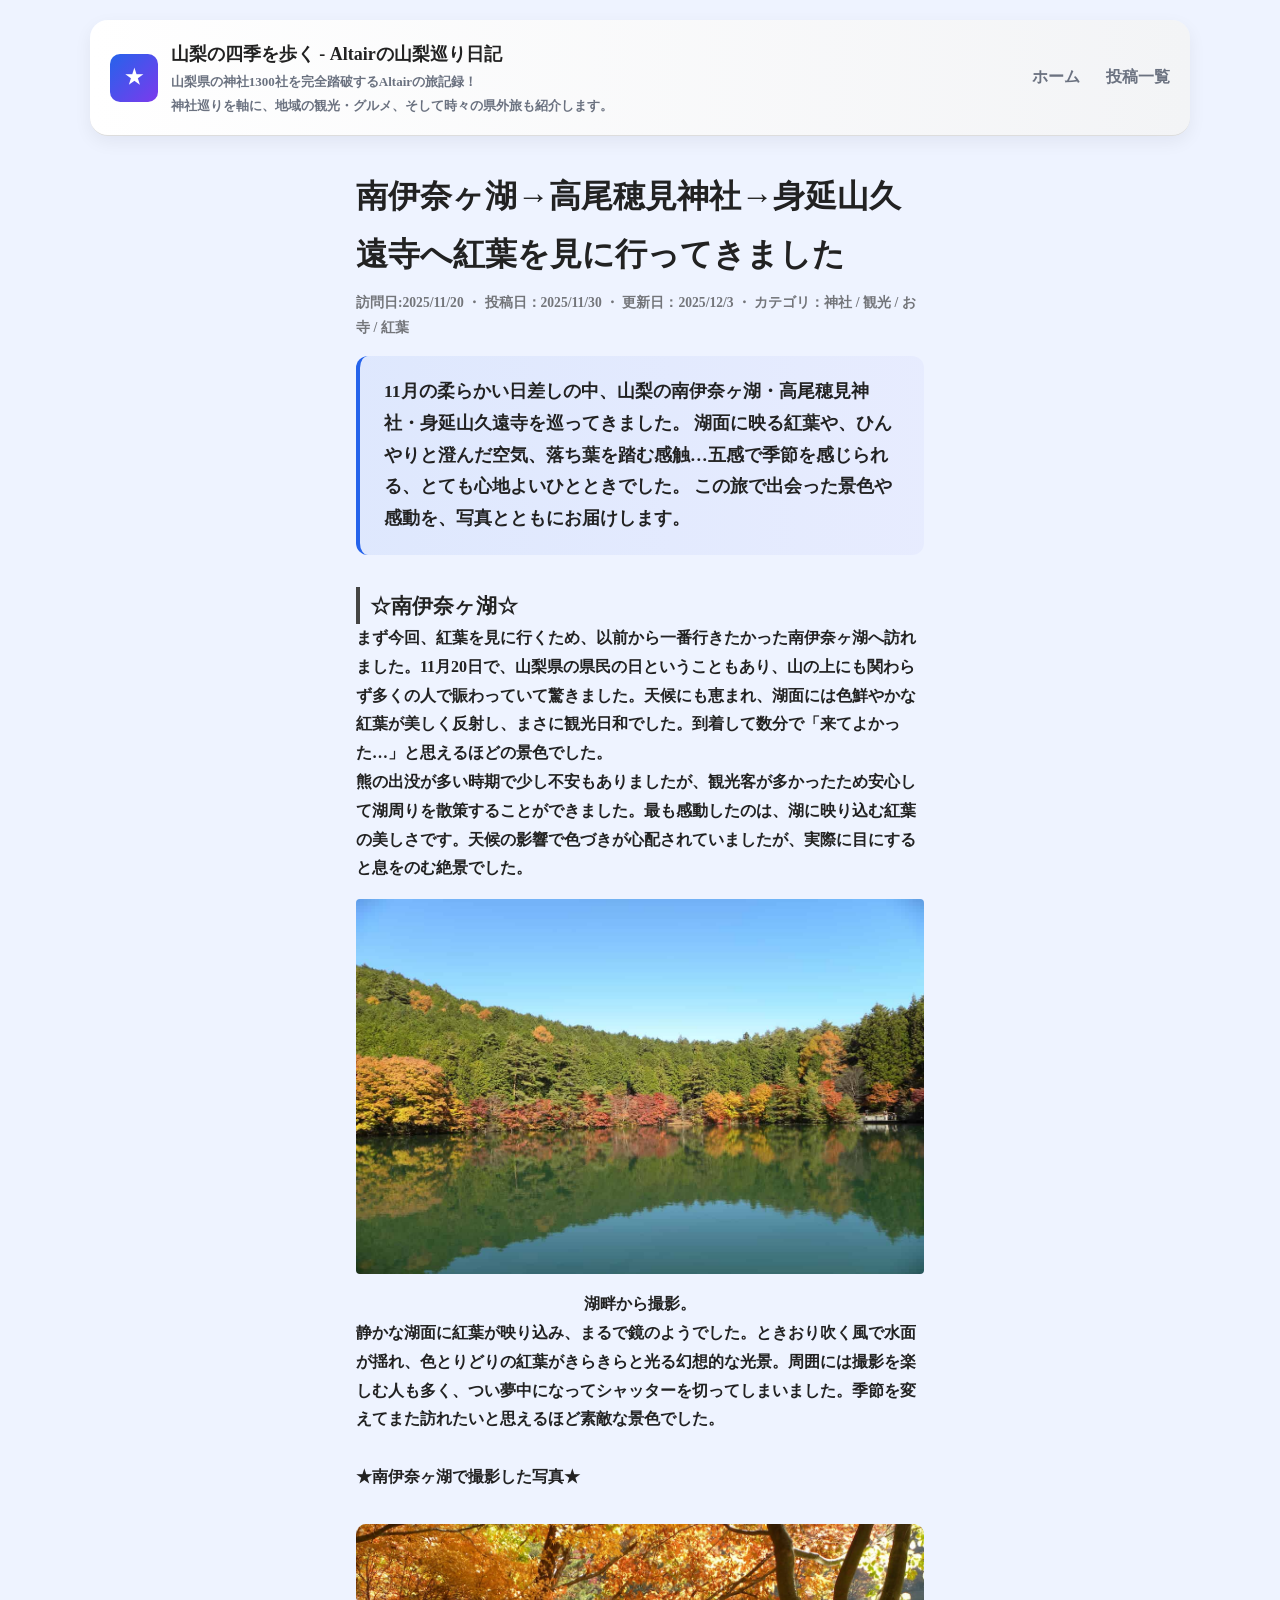
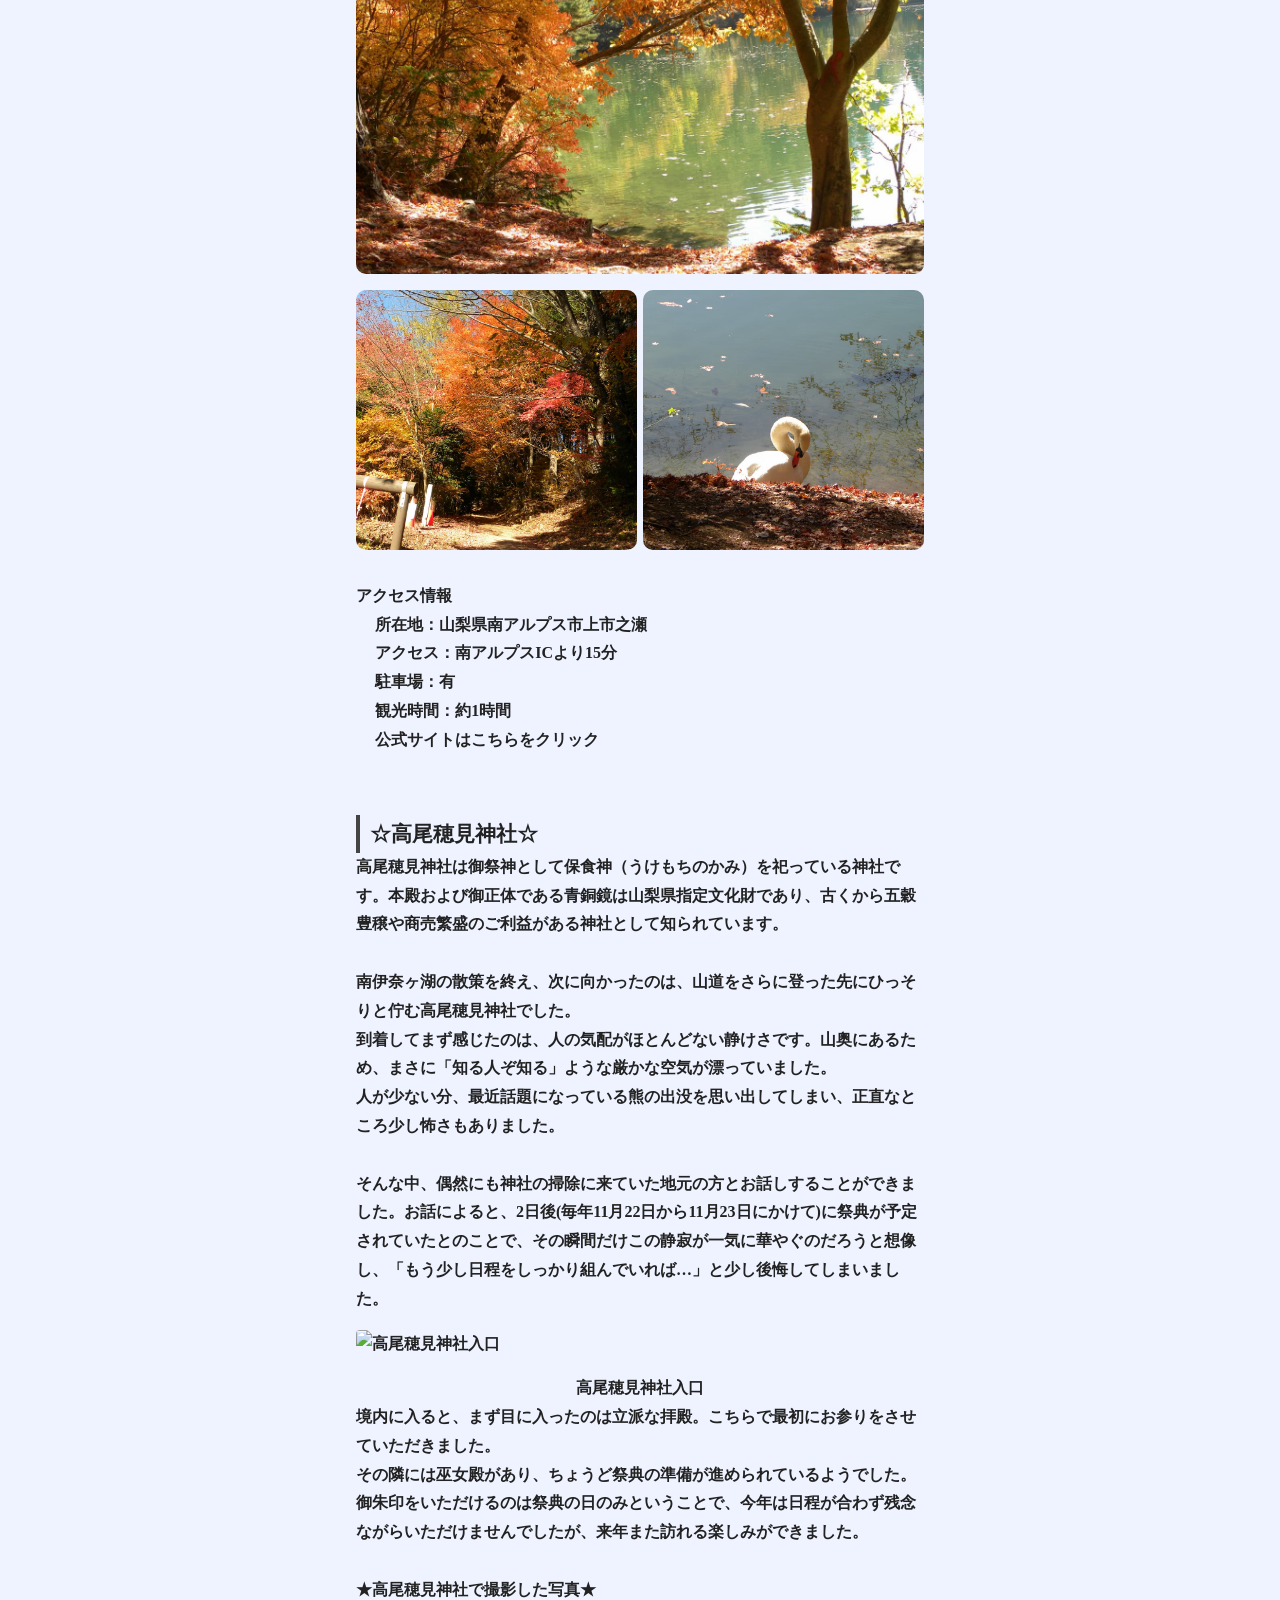
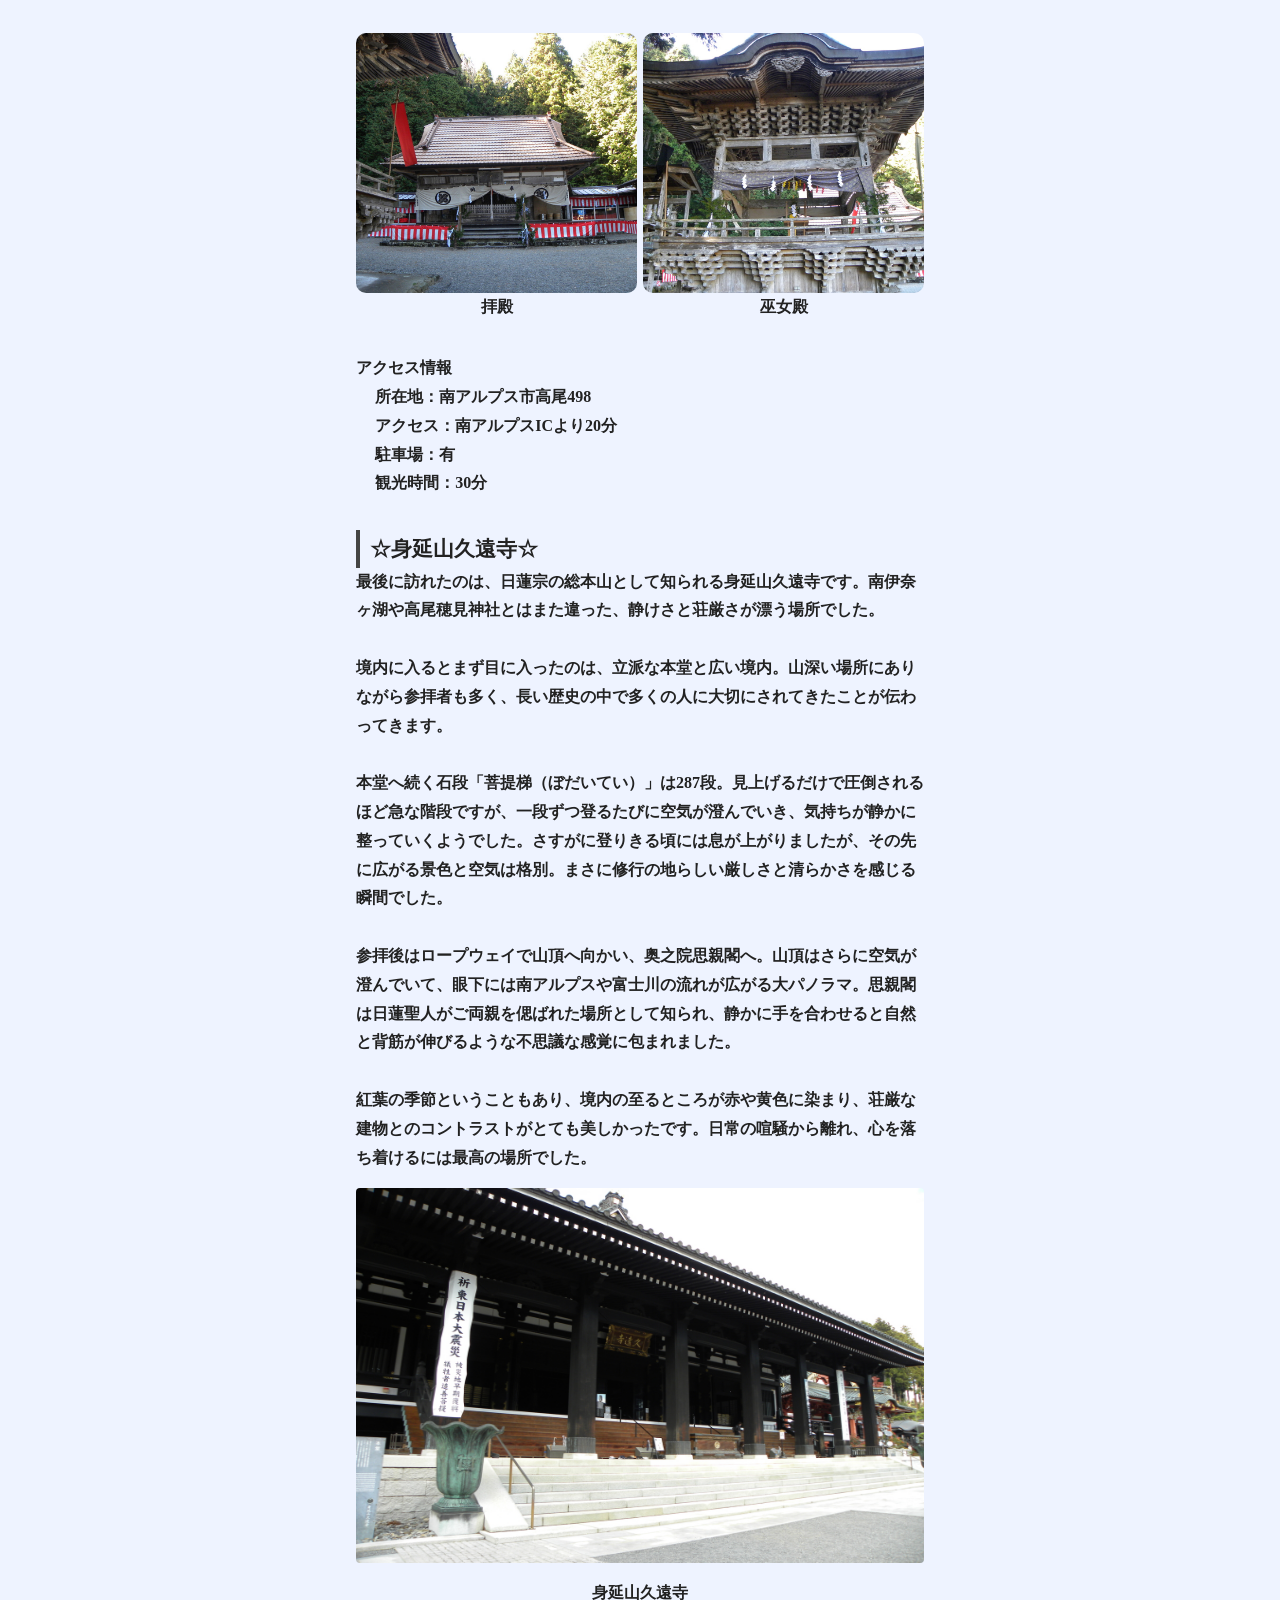
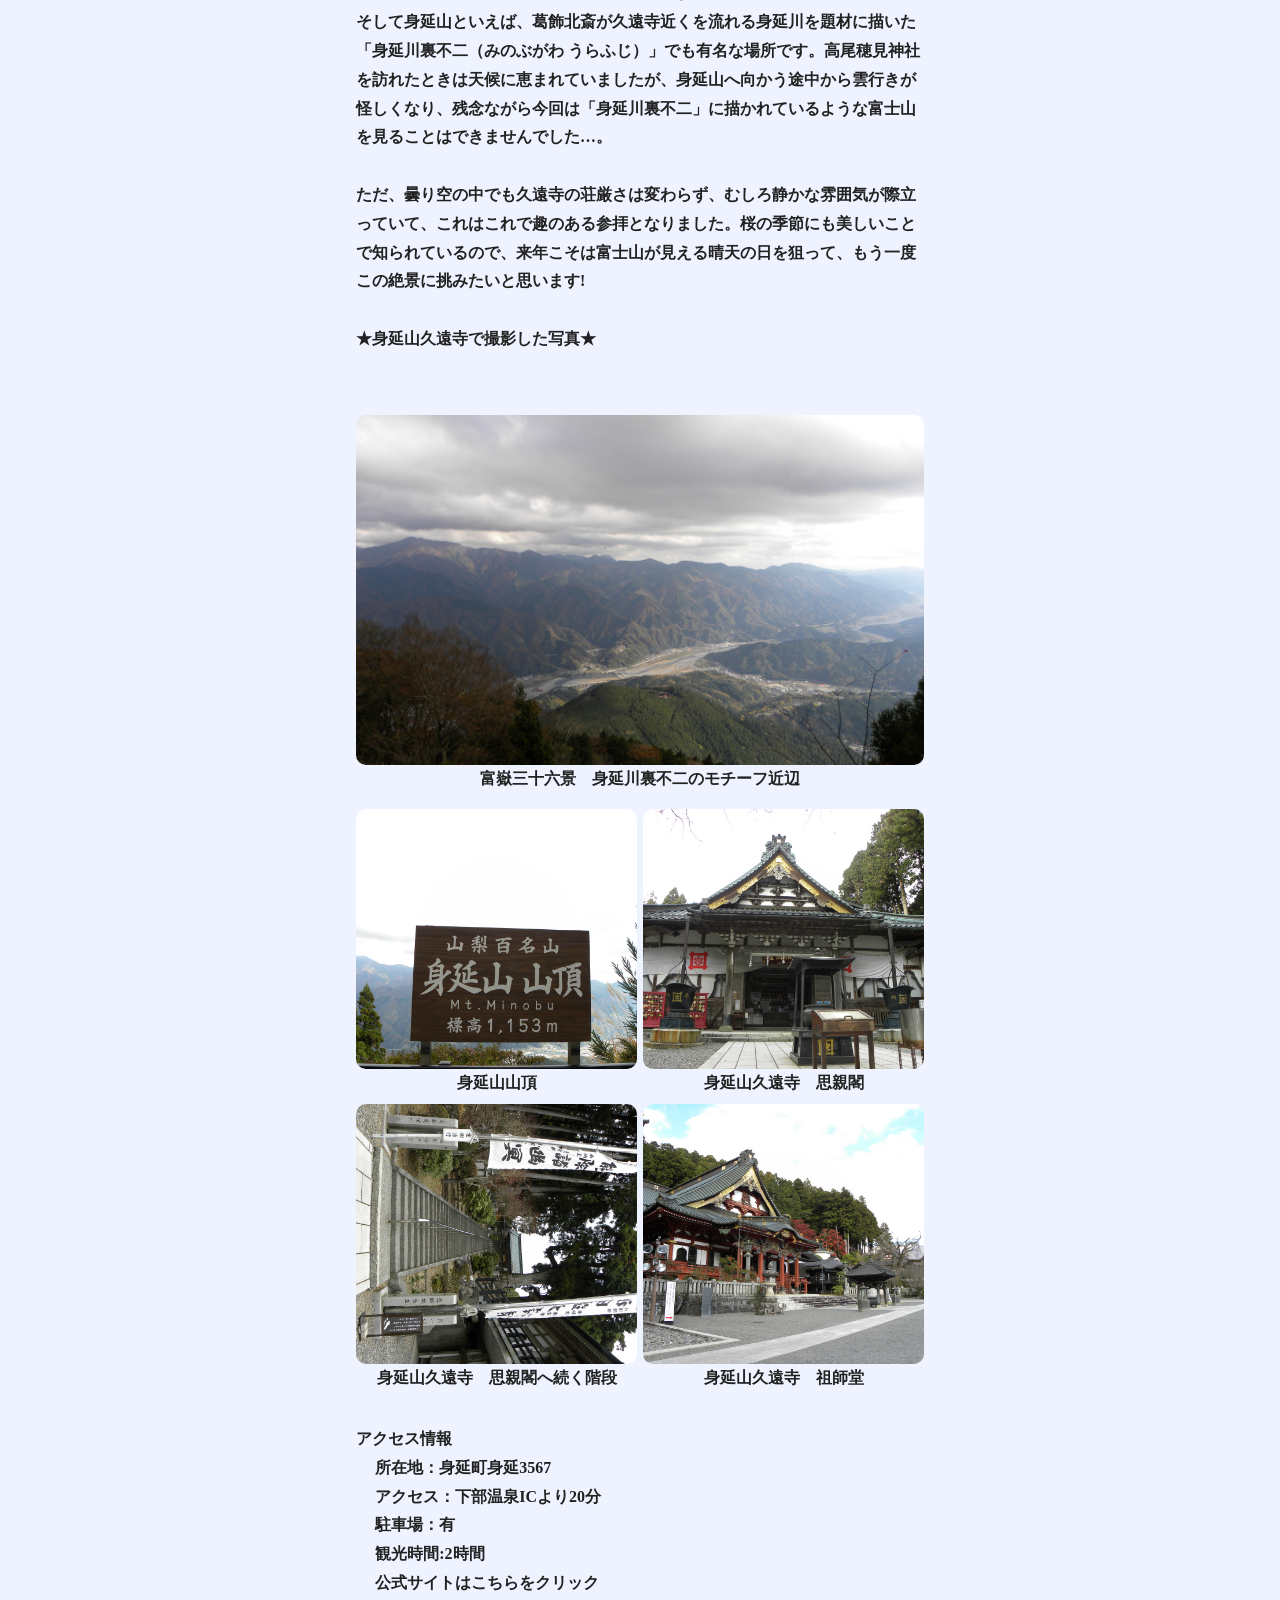
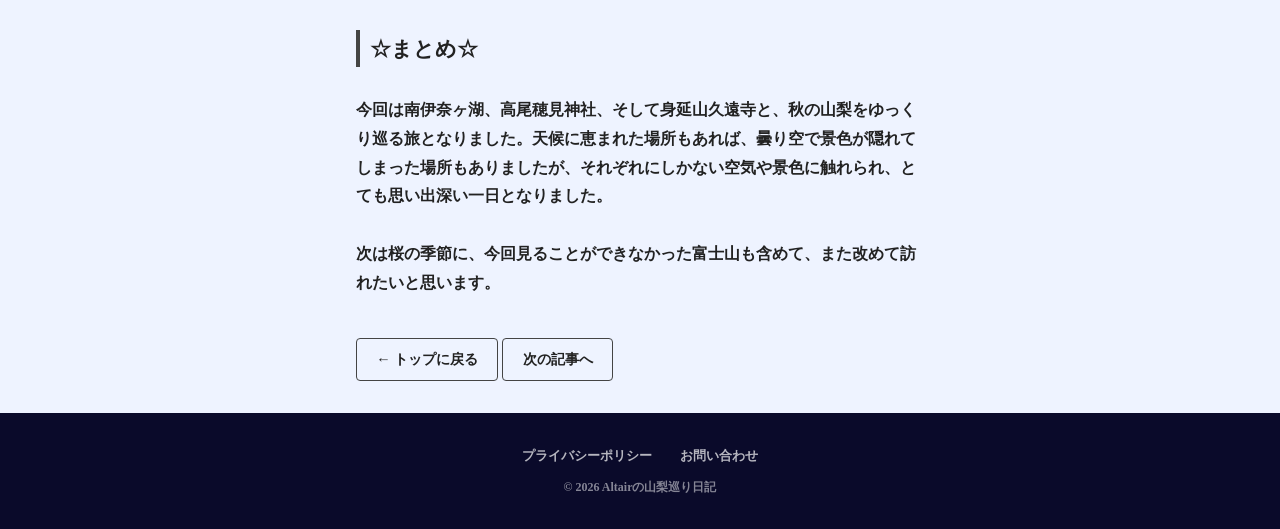
==== html/inagako_homi_kuonji.html @ be0d22c0 "fast commit" ====
<!doctype html>
<html lang="ja">

<head>
  <!-- Google tag (gtag.js) -->
  <script async src="https://www.googletagmanager.com/gtag/js?id=G-EXJ5P14GCZ"></script>
  <script>
    window.dataLayer = window.dataLayer || [];
    function gtag() { dataLayer.push(arguments); }
    gtag('js', new Date());

    gtag('config', 'G-EXJ5P14GCZ');
  </script>
  <meta charset="utf-8">
  <meta name="viewport" content="width=device-width,initial-scale=1">
  <meta name="robots" content="index, follow">
  <link rel="canonical" href="https://www.altair-yamanashi-kankou.com/html/inagako_homi_kuonji.html">

  <script async src="https://pagead2.googlesyndication.com/pagead/js/adsbygoogle.js?client=ca-pub-1910074303691850"
    crossorigin="anonymous"></script>
  <meta property="og:site_name" content="山梨の四季を歩く - Altairの山梨巡り日記">
  <meta property="og:title" content="山梨の四季を歩く｜南伊奈ヶ湖・高尾穂見神社・身延山久遠寺編">
  <meta property="og:description" content="山梨県の神社1300社をすべて巡る旅を記録。地域の観光スポットや地元グルメ、たまの県外旅まで写真付きで紹介します。">
  <meta property="og:type" content="article">
  <meta property="og:url" content="https://www.altair-yamanashi-kankou.com/html/inagako_homi_kuonji.html">


  <title>山梨の四季を歩く｜南伊奈ヶ湖・高尾穂見神社・身延山久遠寺編</title>
  <meta name="description" content="11月の山梨で南伊奈ヶ湖・高尾穂見神社・身延山久遠寺を巡り、紅葉を満喫した旅記録です。アクセスや見どころを写真付きで紹介します。">
  <link rel="stylesheet" href="../css/destyle.css">

  <link rel="stylesheet" href="../css/inagako_homi_kuonji.css">
</head>

<body>
  <header class="site-header">
    <div class="brand">
      <div class="logo">★</div>
      <div>
        <div class="site-title">
          <a href="../index.html">山梨の四季を歩く - Altairの山梨巡り日記</a>
        </div>

        <div class="site-sub">山梨県の神社1300社を完全踏破するAltairの旅記録！<br>
          神社巡りを軸に、地域の観光・グルメ、そして時々の県外旅も紹介します。</div>
      </div>
    </div>
    <nav class="main-nav">
      <a href="../index.html">ホーム</a>
      <a href="list.html">投稿一覧</a>
    </nav>




    <script type="application/ld+json">
{
  "@context": "https://schema.org",
  "@type": "Article",
  "mainEntityOfPage": {
    "@type": "WebPage",
    "@id": "https://www.altair-yamanashi-kankou.com/html/inagako_homi_kuonji.html"
  },
  "headline": "南伊奈ヶ湖→高尾穂見神社→身延山久遠寺へ紅葉を見に行ってきました",
  "image": [
    "https://www.altair-yamanashi-kankou.com/pic/inagako/inagako_1.JPG",
    "https://www.altair-yamanashi-kankou.com/pic/inagako/inagako_2.JPG"
  ],
  "datePublished": "2025-11-30",
  "dateModified": "2025-12-03",
  "author": {
    "@type": "Person",
    "name": "Altair"
  },
  "publisher": {
    "@type": "Organization",
    "name": "山梨の四季を歩く - Altairの山梨巡り日記"
  },
  "description": "11月の山梨で南伊奈ヶ湖・高尾穂見神社・身延山久遠寺を巡り紅葉を満喫した旅記録。アクセス、見どころ、写真付きで詳しく紹介します。",
  "keywords": "南伊奈ヶ湖, 高尾穂見神社, 身延山久遠寺, 山梨, 紅葉, 観光"
}
</script>

  </header>

  <main class="post-container">
    <article class="post">
      <div>
        <h1>南伊奈ヶ湖→高尾穂見神社→身延山久遠寺へ紅葉を見に行ってきました</h1>


        <div class="meta">訪問日:2025/11/20 ・ 投稿日：2025/11/30 ・ 更新日：2025/12/3 ・ カテゴリ：神社 / 観光 / お寺 / 紅葉</div>

        <!-- <img src="../pic/sample.jpg" alt="記事カバー画像" class="post-cover"> -->

        <p class="lead">11月の柔らかい日差しの中、山梨の南伊奈ヶ湖・高尾穂見神社・身延山久遠寺を巡ってきました。
          湖面に映る紅葉や、ひんやりと澄んだ空気、落ち葉を踏む感触…五感で季節を感じられる、とても心地よいひとときでした。
          この旅で出会った景色や感動を、写真とともにお届けします。</p>
      </div>
      <div>
        <h2>☆南伊奈ヶ湖☆</h2>
        <p>
          まず今回、紅葉を見に行くため、以前から一番行きたかった南伊奈ヶ湖へ訪れました。11月20日で、山梨県の県民の日ということもあり、山の上にも関わらず多くの人で賑わっていて驚きました。天候にも恵まれ、湖面には色鮮やかな紅葉が美しく反射し、まさに観光日和でした。到着して数分で「来てよかった…」と思えるほどの景色でした。
        </p>

        <p>
          熊の出没が多い時期で少し不安もありましたが、観光客が多かったため安心して湖周りを散策することができました。最も感動したのは、湖に映り込む紅葉の美しさです。天候の影響で色づきが心配されていましたが、実際に目にすると息をのむ絶景でした。
        </p>


        <img src="../pic/inagako/inagako_1.JPG" width="640" height="375" alt="南伊奈ヶ湖に反射する紅葉" class="post-photo">
        <figure class="inagako_fig">湖畔から撮影。</figure>


        <p>
          静かな湖面に紅葉が映り込み、まるで鏡のようでした。ときおり吹く風で水面が揺れ、色とりどりの紅葉がきらきらと光る幻想的な光景。周囲には撮影を楽しむ人も多く、つい夢中になってシャッターを切ってしまいました。季節を変えてまた訪れたいと思えるほど素敵な景色でした。
        </p>

        <br>
        <h3>★南伊奈ヶ湖で撮影した写真★</h3>
        <div class="photo-gallery-wide">
          <img src="../pic/inagako/inagako_2.JPG" alt="湖と紅葉">
        </div>

        <div class="photo-gallery-2">
          <img src="../pic/inagako/inagako_3.JPG" alt="湖周歩道の紅葉">
          <img src="../pic/inagako/inagako_4.JPG" alt="紅葉の葉が落ちる湖と鳥">
        </div>
        <h3>アクセス情報</h3>
        <ul>
          <li>所在地：山梨県南アルプス市上市之瀬</li>
          <li>アクセス：南アルプスICより15分</li>
          <li>駐車場：有</li>
          <li>観光時間：約1時間</li>
          <li><a href="https://www.yamanashi-kankou.jp/kankou/spot/p1_4862.html" target="_blank">公式サイトはこちらをクリック</a></li>
        </ul>
        <br>
      </div>
      <div>
        <div>
          <h2>☆高尾穂見神社☆</h2>
          <p>
            高尾穂見神社は御祭神として保食神（うけもちのかみ）を祀っている神社です。本殿および御正体である青銅鏡は山梨県指定文化財であり、古くから五穀豊穣や商売繁盛のご利益がある神社として知られています。<br><br>
          </p>
          <p>南伊奈ヶ湖の散策を終え、次に向かったのは、山道をさらに登った先にひっそりと佇む高尾穂見神社でした。<br>
            到着してまず感じたのは、人の気配がほとんどない静けさです。山奥にあるため、まさに「知る人ぞ知る」ような厳かな空気が漂っていました。<br>
            人が少ない分、最近話題になっている熊の出没を思い出してしまい、正直なところ少し怖さもありました。<br><br>
            そんな中、偶然にも神社の掃除に来ていた地元の方とお話しすることができました。お話によると、2日後(毎年11月22日から11月23日にかけて)に祭典が予定されていたとのことで、その瞬間だけこの静寂が一気に華やぐのだろうと想像し、「もう少し日程をしっかり組んでいれば…」と少し後悔してしまいました。

          </p> <img src="../pic/takao_homi/homi_1.JPG" width="640" height="375" alt="高尾穂見神社入口" class="post-photo">
          <figure class="homi_fig">高尾穂見神社入口</figure>
          <p> 境内に入ると、まず目に入ったのは立派な拝殿。こちらで最初にお参りをさせていただきました。<br>
            その隣には巫女殿があり、ちょうど祭典の準備が進められているようでした。<br>
            御朱印をいただけるのは祭典の日のみということで、今年は日程が合わず残念ながらいただけませんでしたが、来年また訪れる楽しみができました。<br>
            <br>
          </p>
          <h3>★高尾穂見神社で撮影した写真★</h3>
          <br>
          <div class="photo-gallery-2">
            <div>
              <img src="../pic/takao_homi/homi_haiden.jpg" alt="高尾穂見神社拝殿">
              <figure class="homi_fig">拝殿</figure>
            </div>
            <div>
              <img src="../pic/takao_homi/homi_mikodono.jpg" alt="高尾穂見神社巫女殿">
              <figure class="homi_fig">巫女殿</figure>
            </div>
          </div>
          <h3>アクセス情報</h3>
          <ul>
            <li>所在地：南アルプス市高尾498</li>
            <li>アクセス：南アルプスICより20分</li>
            <li>駐車場：有</li>
            <li>観光時間：30分</li>
          </ul>
        </div>

        <div>
          <h2>☆身延山久遠寺☆</h2>
          <p> 最後に訪れたのは、日蓮宗の総本山として知られる身延山久遠寺です。南伊奈ヶ湖や高尾穂見神社とはまた違った、静けさと荘厳さが漂う場所でした。<br><br>
            境内に入るとまず目に入ったのは、立派な本堂と広い境内。山深い場所にありながら参拝者も多く、長い歴史の中で多くの人に大切にされてきたことが伝わってきます。<br><br>
            本堂へ続く石段「菩提梯（ぼだいてい）」は287段。見上げるだけで圧倒されるほど急な階段ですが、一段ずつ登るたびに空気が澄んでいき、気持ちが静かに整っていくようでした。さすがに登りきる頃には息が上がりましたが、その先に広がる景色と空気は格別。まさに修行の地らしい厳しさと清らかさを感じる瞬間でした。<br><br>
            参拝後はロープウェイで山頂へ向かい、奥之院思親閣へ。山頂はさらに空気が澄んでいて、眼下には南アルプスや富士川の流れが広がる大パノラマ。思親閣は日蓮聖人がご両親を偲ばれた場所として知られ、静かに手を合わせると自然と背筋が伸びるような不思議な感覚に包まれました。<br><br>
            紅葉の季節ということもあり、境内の至るところが赤や黄色に染まり、荘厳な建物とのコントラストがとても美しかったです。日常の喧騒から離れ、心を落ち着けるには最高の場所でした。

          </p>
          <img src="../pic/minobu_kuonji/minobusan_kuonji.jpg" width="640" height="375" alt="身延山久遠寺" class="post-photo">
          <figure class="minobu_kuonji">身延山久遠寺</figure>
          <p>
            そして身延山といえば、葛飾北斎が久遠寺近くを流れる身延川を題材に描いた「身延川裏不二（みのぶがわ
            うらふじ）」でも有名な場所です。高尾穂見神社を訪れたときは天候に恵まれていましたが、身延山へ向かう途中から雲行きが怪しくなり、残念ながら今回は「身延川裏不二」に描かれているような富士山を見ることはできませんでした…。<br><br>
            ただ、曇り空の中でも久遠寺の荘厳さは変わらず、むしろ静かな雰囲気が際立っていて、これはこれで趣のある参拝となりました。桜の季節にも美しいことで知られているので、来年こそは富士山が見える晴天の日を狙って、もう一度この絶景に挑みたいと思います!
          </p>
          <br>
          <h3>★身延山久遠寺で撮影した写真★</h3>
          <br>
          <div class="photo-gallery-wide">
            <img src="../pic/minobu_kuonji/minobusan_urahuji.jpg" alt="富嶽三十六景　裏不二のモチーフ近辺">
            <figure class="minobu_kuonji">富嶽三十六景　身延川裏不二のモチーフ近辺</figure>
          </div>
          <div class="photo-gallery-2">
            <div>
              <img src="../pic/minobu_kuonji/minobusan_santyo.jpg" alt="身延山山頂">
              <figure class="minobu_kuonji">身延山山頂</figure>
            </div>
            <div>
              <img src="../pic/minobu_kuonji/minobusan_sisinkaku.jpg" alt="身延山久遠寺 思親閣">
              <figure class="minobu_kuonji">身延山久遠寺　思親閣</figure>
            </div>
            <div>
              <img src="../pic/minobu_kuonji/minobusan_sisinkaku_doutyu.jpg" alt="身延山久遠寺 思親閣へ続く階段">
              <figure class="minobu_kuonji">身延山久遠寺　思親閣へ続く階段</figure>
            </div>
            <div>
              <img src="../pic/minobu_kuonji/minobusan_sosidou.jpg" alt="身延山久遠寺 祖師堂">
              <figure class="minobu_kuonji">身延山久遠寺　祖師堂</figure>
            </div>
          </div>

          <h3>アクセス情報</h3>
          <ul>
            <li>所在地：身延町身延3567</li>
            <li>アクセス：下部温泉ICより20分</li>
            <li>駐車場：有</li>
            <li>観光時間:2時間</li>
            <li><a href="https://www.kuonji.jp/" target="_blank">公式サイトはこちらをクリック</a></li>
          </ul>
        </div>

        <h2> <strong>☆まとめ☆</strong></h2>
        <br>
        <p>
          今回は南伊奈ヶ湖、高尾穂見神社、そして身延山久遠寺と、秋の山梨をゆっくり巡る旅となりました。天候に恵まれた場所もあれば、曇り空で景色が隠れてしまった場所もありましたが、それぞれにしかない空気や景色に触れられ、とても思い出深い一日となりました。<br><br>
          次は桜の季節に、今回見ることができなかった富士山も含めて、また改めて訪れたいと思います。
        </p>
    </article>
    <a class="back" href="../index.html">← トップに戻る</a>
    <a href="takeda_inazumi_gantan.html" class="back">次の記事へ</a>
    </div>
  </main>

    <footer class="site-footer">
        <div class="star-field">
            <span></span><span></span><span></span><span></span><span></span>
            <span></span><span></span><span></span><span></span><span></span>
        </div>
        <div class="footer-content">
            <div class="footer-links">
                <a href="privacy-policy.html">プライバシーポリシー</a>
                <a href="contact.html">お問い合わせ</a>
            </div>
            <p>&copy; 2026 Altairの山梨巡り日記</p>
        </div>
    </footer>


  <!-- <script src="../js/script.js" defer></script> -->
</body>

</html>
---- css/destyle.css ----
/*! destyle.css v4.0.1 | MIT License | https://github.com/nicolas-cusan/destyle.css */

/* Reset box-model and set borders */
/* ============================================ */

*,
::before,
::after {
  box-sizing: border-box;
  border-style: solid;
  border-width: 0;
  min-width: 0;
}

/* Document */
/* ============================================ */

/**
 * 1. Correct the line height in all browsers.
 * 2. Prevent adjustments of font size after orientation changes in iOS.
 * 3. Remove gray overlay on links for iOS.
 */

html {
  line-height: 1.15; /* 1 */
  -webkit-text-size-adjust: 100%; /* 2 */
  -webkit-tap-highlight-color: transparent; /* 3*/
}

/* Sections */
/* ============================================ */

/**
 * Remove the margin in all browsers.
 */

body {
  margin: 0;
}

/**
 * Render the `main` element consistently in IE.
 */

main {
  display: block;
}

/* Vertical rhythm */
/* ============================================ */

p,
table,
blockquote,
address,
pre,
iframe,
form,
figure,
dl {
  margin: 0;
}

/* Headings */
/* ============================================ */

h1,
h2,
h3,
h4,
h5,
h6 {
  font-size: inherit;
  font-weight: inherit;
  margin: 0;
}

/* Lists (enumeration) */
/* ============================================ */

ul,
ol {
  margin: 0;
  padding: 0;
  list-style: none;
}

/* Lists (definition) */
/* ============================================ */

dt {
  font-weight: bold;
}

dd {
  margin-left: 0;
}

/* Grouping content */
/* ============================================ */

/**
 * 1. Add the correct box sizing in Firefox.
 * 2. Show the overflow in Edge and IE.
 */

hr {
  box-sizing: content-box; /* 1 */
  height: 0; /* 1 */
  overflow: visible; /* 2 */
  border-top-width: 1px;
  margin: 0;
  clear: both;
  color: inherit;
}

/**
 * 1. Correct the inheritance and scaling of font size in all browsers.
 * 2. Correct the odd `em` font sizing in all browsers.
 */

pre {
  font-family: monospace, monospace; /* 1 */
  font-size: inherit; /* 2 */
}

address {
  font-style: inherit;
}

/* Text-level semantics */
/* ============================================ */

/**
 * Remove the gray background on active links in IE 10.
 */

a {
  background-color: transparent;
  text-decoration: none;
  color: inherit;
}

/**
 * 1. Remove the bottom border in Chrome 57-
 * 2. Add the correct text decoration in Chrome, Edge, IE, Opera, and Safari.
 */

abbr[title] {
  text-decoration: underline dotted; /* 2 */
}

/**
 * Add the correct font weight in Chrome, Edge, and Safari.
 */

b,
strong {
  font-weight: bolder;
}

/**
 * 1. Correct the inheritance and scaling of font size in all browsers.
 * 2. Correct the odd `em` font sizing in all browsers.
 */

code,
kbd,
samp {
  font-family: monospace, monospace; /* 1 */
  font-size: inherit; /* 2 */
}

/**
 * Add the correct font size in all browsers.
 */

small {
  font-size: 80%;
}

/**
 * Prevent `sub` and `sup` elements from affecting the line height in
 * all browsers.
 */

sub,
sup {
  font-size: 75%;
  line-height: 0;
  position: relative;
  vertical-align: baseline;
}

sub {
  bottom: -0.25em;
}

sup {
  top: -0.5em;
}

/* Replaced content */
/* ============================================ */

/**
 * Prevent vertical alignment issues.
 */

svg,
img,
embed,
object,
iframe {
  vertical-align: bottom;
}

/* Forms */
/* ============================================ */

/**
 * Reset form fields to make them styleable.
 * 1. Make form elements stylable across systems iOS especially.
 * 2. Inherit text-transform from parent.
 */

button,
input,
optgroup,
select,
textarea {
  -webkit-appearance: none; /* 1 */
  appearance: none;
  vertical-align: middle;
  color: inherit;
  font: inherit;
  background: transparent;
  padding: 0;
  margin: 0;
  border-radius: 0;
  text-align: inherit;
  text-transform: inherit; /* 2 */
}

/**
 * Correct cursors for clickable elements.
 */

button,
[type="button"],
[type="reset"],
[type="submit"] {
  cursor: pointer;
}

button:disabled,
[type="button"]:disabled,
[type="reset"]:disabled,
[type="submit"]:disabled {
  cursor: default;
}

/**
 * Improve outlines for Firefox and unify style with input elements & buttons.
 */

:-moz-focusring {
  outline: auto;
}

select:disabled {
  opacity: inherit;
}

/**
 * Remove padding
 */

option {
  padding: 0;
}

/**
 * Reset to invisible
 */

fieldset {
  margin: 0;
  padding: 0;
  min-width: 0;
}

legend {
  padding: 0;
}

/**
 * Add the correct vertical alignment in Chrome, Firefox, and Opera.
 */

progress {
  vertical-align: baseline;
}

/**
 * Remove the default vertical scrollbar in IE 10+.
 */

textarea {
  overflow: auto;
}

/**
 * Correct the cursor style of increment and decrement buttons in Chrome.
 */

[type="number"]::-webkit-inner-spin-button,
[type="number"]::-webkit-outer-spin-button {
  height: auto;
}

/**
 * Correct the outline style in Safari.
 */

[type="search"] {
  outline-offset: -2px; /* 1 */
}

/**
 * Remove the inner padding in Chrome and Safari on macOS.
 */

[type="search"]::-webkit-search-decoration {
  -webkit-appearance: none;
}

/**
 * 1. Correct the inability to style clickable types in iOS and Safari.
 * 2. Fix font inheritance.
 */

::-webkit-file-upload-button {
  -webkit-appearance: button; /* 1 */
  font: inherit; /* 2 */
}

/**
 * Fix appearance for Firefox
 */
[type="number"] {
  -moz-appearance: textfield;
}

/**
 * Clickable labels
 */

label[for] {
  cursor: pointer;
}

/* Interactive */
/* ============================================ */

/*
 * Add the correct display in Edge, IE 10+, and Firefox.
 */

details {
  display: block;
}

/*
 * Add the correct display in all browsers.
 */

summary {
  display: list-item;
}

/*
 * Remove outline for editable content.
 */

[contenteditable]:focus {
  outline: auto;
}

/* Tables */
/* ============================================ */

/**
1. Correct table border color inheritance in all Chrome and Safari.
*/

table {
  border-color: inherit; /* 1 */
  border-collapse: collapse;
}

caption {
  text-align: left;
}

td,
th {
  vertical-align: top;
  padding: 0;
}

th {
  text-align: left;
  font-weight: bold;
}
---- css/inagako_homi_kuonji.css ----
:root {
  --bg: #f7f7fb;
  --card: #ffffff;
  --accent: #2563eb;
  --muted: #6b7280;
  --radius: 12px;
  --max-width: 1100px;
  --font-sans: "Helvetica Neue", Arial, "Hiragino Kaku Gothic ProN", "Noto Sans JP", sans-serif;
}




/* 以下、記事用スタイル */
/* 記事ページ用CSS */

body {
  font-family: 'Shippori Mincho', serif;
  font-weight: 700;
  /* ここで太くする */
  margin: 0;
  padding: 0;
  background: #eef3ff;
  color: #222;
  line-height: 1.8;
}

.shippori-mincho-regular {
  font-family: 'Shippori Mincho', serif;
  font-weight: 700;
  /* 太字に */
}


.lead {
  background: linear-gradient(90deg, rgba(37, 99, 235, 0.08), rgba(99, 102, 241, 0.05));
  padding: 20px 24px;
  border-radius: 12px;
  border-left: 4px solid var(--accent);
  font-size: 1.1rem;
  line-height: 1.8;
  margin-bottom: 24px;
}


/* ヘッダー */
.site-header {
  display: flex;
  justify-content: space-between;
  align-items: center;
  padding: 1rem 2rem;
  background: #fff;
  border-bottom: 1px solid #ddd;
}


header.site-header {
  background: linear-gradient(90deg, var(--card), #f3f4f6);
  padding: 18px 20px;
  border-radius: 18px;
  margin: 20px auto 0;
  max-width: var(--max-width);
  display: flex;
  align-items: center;
  justify-content: space-between;
  box-shadow: 0 6px 18px rgba(15, 23, 42, 0.06);
  flex-wrap: nowrap;
  /* 折り返し防止 */
}

.brand {
  display: flex;
  align-items: center;
  gap: 12px;
  flex: 1;
  min-width: 0
}

.brand .logo {
  width: 48px;
  height: 48px;
  border-radius: 10px;
  background: linear-gradient(135deg, var(--accent), #7c3aed);
  display: inline-flex;
  align-items: center;
  justify-content: center;
  color: white;
  font-weight: 700;
  font-size: 18px;
}

.site-title {
  font-size: 18px;
  font-weight: 700
}

.site-sub {
  font-size: 13px;
  color: var(--muted)
}

nav.main-nav {
  display: flex;
  gap: 10px;
  white-space: nowrap
}

nav.main-nav a {
  margin-left: 16px;
  text-decoration: none;
  color: var(--muted);
  font-weight: 600
}

nav.main-nav a:hover {
  color: var(--accent)
}




.brand {
  display: flex;
  gap: 0.8rem;
  align-items: center;
}

.logo {
  font-size: 1.6rem;
}

.site-title {
  font-weight: 600;
}

.main-nav a {
  margin-left: 1rem;
  text-decoration: none;
  color: #333;
}

/* 記事エリア */
.post-container {
  max-width: 600px;
  margin: 0 auto;
  padding: 2rem 1rem;
}

.post h1 {
  font-size: 2rem;
  margin-bottom: 0.5rem;
}

.meta {
  font-size: 0.85rem;
  opacity: 0.6;
  margin-bottom: 1rem;
}

.post-cover {
  width: 100%;
  border-radius: 6px;
  margin: 1.5rem 0;
  aspect-ratio: 16/9;
  object-fit: cover;
}

.post h2 {
  margin-top: 2rem;
  border-left: 4px solid #444;
  padding-left: 0.6rem;
  font-size: 1.3rem;
}

.post-photo {
  width: 100%;
  margin: 1rem 0;
  border-radius: 4px;
}

ul {
  padding-left: 1.2rem;
}

.photo-gallery-wide {
  max-width: 600px;
  margin: 2rem auto 1rem;
}

.photo-gallery-wide img {
  width: 100%;
  height: 350px;
  object-fit: cover;
  border-radius: 10px;
}

.photo-gallery-2 {
  max-width: 600px;
  margin: 0 auto 2rem;
  display: grid;
  grid-template-columns: 1fr 1fr;
  gap: 6px;
}

.photo-gallery-2 img {
  width: 100%;
  height: 260px;
  object-fit: cover;
  border-radius: 10px;
}

@media (max-width: 768px) {
  .photo-gallery-3 {
    grid-template-columns: 1fr;
  }

  .photo-gallery-3 img {
    height: auto;
    aspect-ratio: 3 / 2;
    object-fit: cover;
  }
}

.homi_fig {
  text-align: center;
}

.minobu_kuonji {
  text-align: center;
}

/* 戻るボタン */
.back {
  display: inline-block;
  margin-top: 2.5rem;
  padding: 0.5rem 1.2rem;
  border: 1px solid #444;
  border-radius: 4px;
  text-decoration: none;
  color: #222;
  font-size: 0.9rem;
}

.back:hover {
  background: #eee;
}

.inagako_fig {
  text-align: center;
}





.site-footer {
  position: relative;
  text-align: center;
  padding: 1.5rem 1rem;
  background: #0a0a2a;
  color: #fff;
  font-size: 0.9rem;
  overflow: hidden;

}

/* 星の共通スタイル */
.star-field span {
  position: absolute;
  border-radius: 50%;
  background: white;
  opacity: 0.8;
  animation: moveStars linear infinite;
}

/* 星のサイズ・高さ・速度を個別設定 */
.star-field span:nth-child(1) {
  width: 1px;
  height: 1px;
  top: 10%;
  left: -5%;
  animation-duration: 6s;
  animation-delay: 0s;
}

.star-field span:nth-child(2) {
  width: 2px;
  height: 2px;
  top: 30%;
  left: -5%;
  animation-duration: 8s;
  animation-delay: 1s;
}

.star-field span:nth-child(3) {
  width: 1.5px;
  height: 1.5px;
  top: 50%;
  left: -5%;
  animation-duration: 7s;
  animation-delay: 2s;
}

.star-field span:nth-child(4) {
  width: 3px;
  height: 3px;
  top: 70%;
  left: -5%;
  animation-duration: 9s;
  animation-delay: 3s;
}

.star-field span:nth-child(5) {
  width: 2px;
  height: 2px;
  top: 90%;
  left: -5%;
  animation-duration: 10s;
  animation-delay: 4s;
}

.star-field span:nth-child(6) {
  width: 1px;
  height: 1px;
  top: 20%;
  left: -5%;
  animation-duration: 7s;
  animation-delay: 5s;
}

.star-field span:nth-child(7) {
  width: 2.5px;
  height: 2.5px;
  top: 40%;
  left: -5%;
  animation-duration: 8s;
  animation-delay: 1.5s;
}

.star-field span:nth-child(8) {
  width: 1.5px;
  height: 1.5px;
  top: 60%;
  left: -5%;
  animation-duration: 9s;
  animation-delay: 2.5s;
}

.star-field span:nth-child(9) {
  width: 1px;
  height: 1px;
  top: 80%;
  left: -5%;
  animation-duration: 6s;
  animation-delay: 0.5s;
}

.star-field span:nth-child(10) {
  width: 3px;
  height: 3px;
  top: 95%;
  left: -5%;
  animation-duration: 10s;
  animation-delay: 3.5s;
}

@keyframes moveStars {
  0% {
    transform: translateX(0);
    opacity: 0.8;
  }

  50% {
    opacity: 1;
  }

  100% {
    transform: translateX(110vw);
    opacity: 0;
  }
}



/* --- 4. フッター（コンパクト・左から流れる星空） --- */
.site-footer {
  position: relative;
  background: #0a0a2a;
  color: #fff;
  padding: 30px 20px; /* 引き締まったサイズ */
  text-align: center;
  overflow: hidden;
}

.footer-content { 
  position: relative; 
  z-index: 2; 
}

/* フッターリンクの設定：hoverで青く光る */
.footer-links { margin-bottom: 8px; }
.footer-links a { 
  color: rgba(255, 255, 255, 0.7); 
  margin: 0 12px; 
  text-decoration: none; 
  font-size: 0.8rem; 
  transition: color 0.3s ease;
}

.footer-links a:hover { 
  color: #2563eb; /* 青く光る */
  text-decoration: underline;
}

.site-footer p {
  font-size: 0.75rem;
  color: rgba(255, 255, 255, 0.5);
  margin: 0;
}

/* 星のアニメーション設定 */
.star-field span {
  position: absolute;
  background: #fff;
  border-radius: 50%;
  opacity: 0;
  pointer-events: none;
}

@keyframes moveStars {
  0% { transform: translateX(-20vw); opacity: 0; }
  10% { opacity: 0.8; }
  90% { opacity: 0.8; }
  100% { transform: translateX(110vw); opacity: 0; }
}

/* 星の個別配置（端から端まで流れる） */
.star-field span:nth-child(1) { width: 2px; height: 2px; top: 15%; animation: moveStars 8s infinite linear; }
.star-field span:nth-child(2) { width: 3px; height: 3px; top: 35%; animation: moveStars 6s infinite linear 2s; }
.star-field span:nth-child(3) { width: 1px; height: 1px; top: 60%; animation: moveStars 12s infinite linear 1s; }
.star-field span:nth-child(4) { width: 2px; height: 2px; top: 25%; animation: moveStars 7s infinite linear 4s; }
.star-field span:nth-child(5) { width: 1px; height: 1px; top: 80%; animation: moveStars 10s infinite linear 3s; }
.star-field span:nth-child(6) { width: 2px; height: 2px; top: 10%; animation: moveStars 9s infinite linear 5s; }
.star-field span:nth-child(7) { width: 1px; height: 1px; top: 45%; animation: moveStars 11s infinite linear 0.5s; }
.star-field span:nth-child(8) { width: 2px; height: 2px; top: 70%; animation: moveStars 8s infinite linear 2.5s; }
.star-field span:nth-child(9) { width: 1px; height: 1px; top: 90%; animation: moveStars 13s infinite linear 1.5s; }
.star-field span:nth-child(10) { width: 3px; height: 3px; top: 5%; animation: moveStars 7s infinite linear 4.5s; }

/* レスポンシブ */
@media (max-width: 768px) {
  article { padding: 30px 20px; }
  header.site-header { padding: 15px 20px; }
}
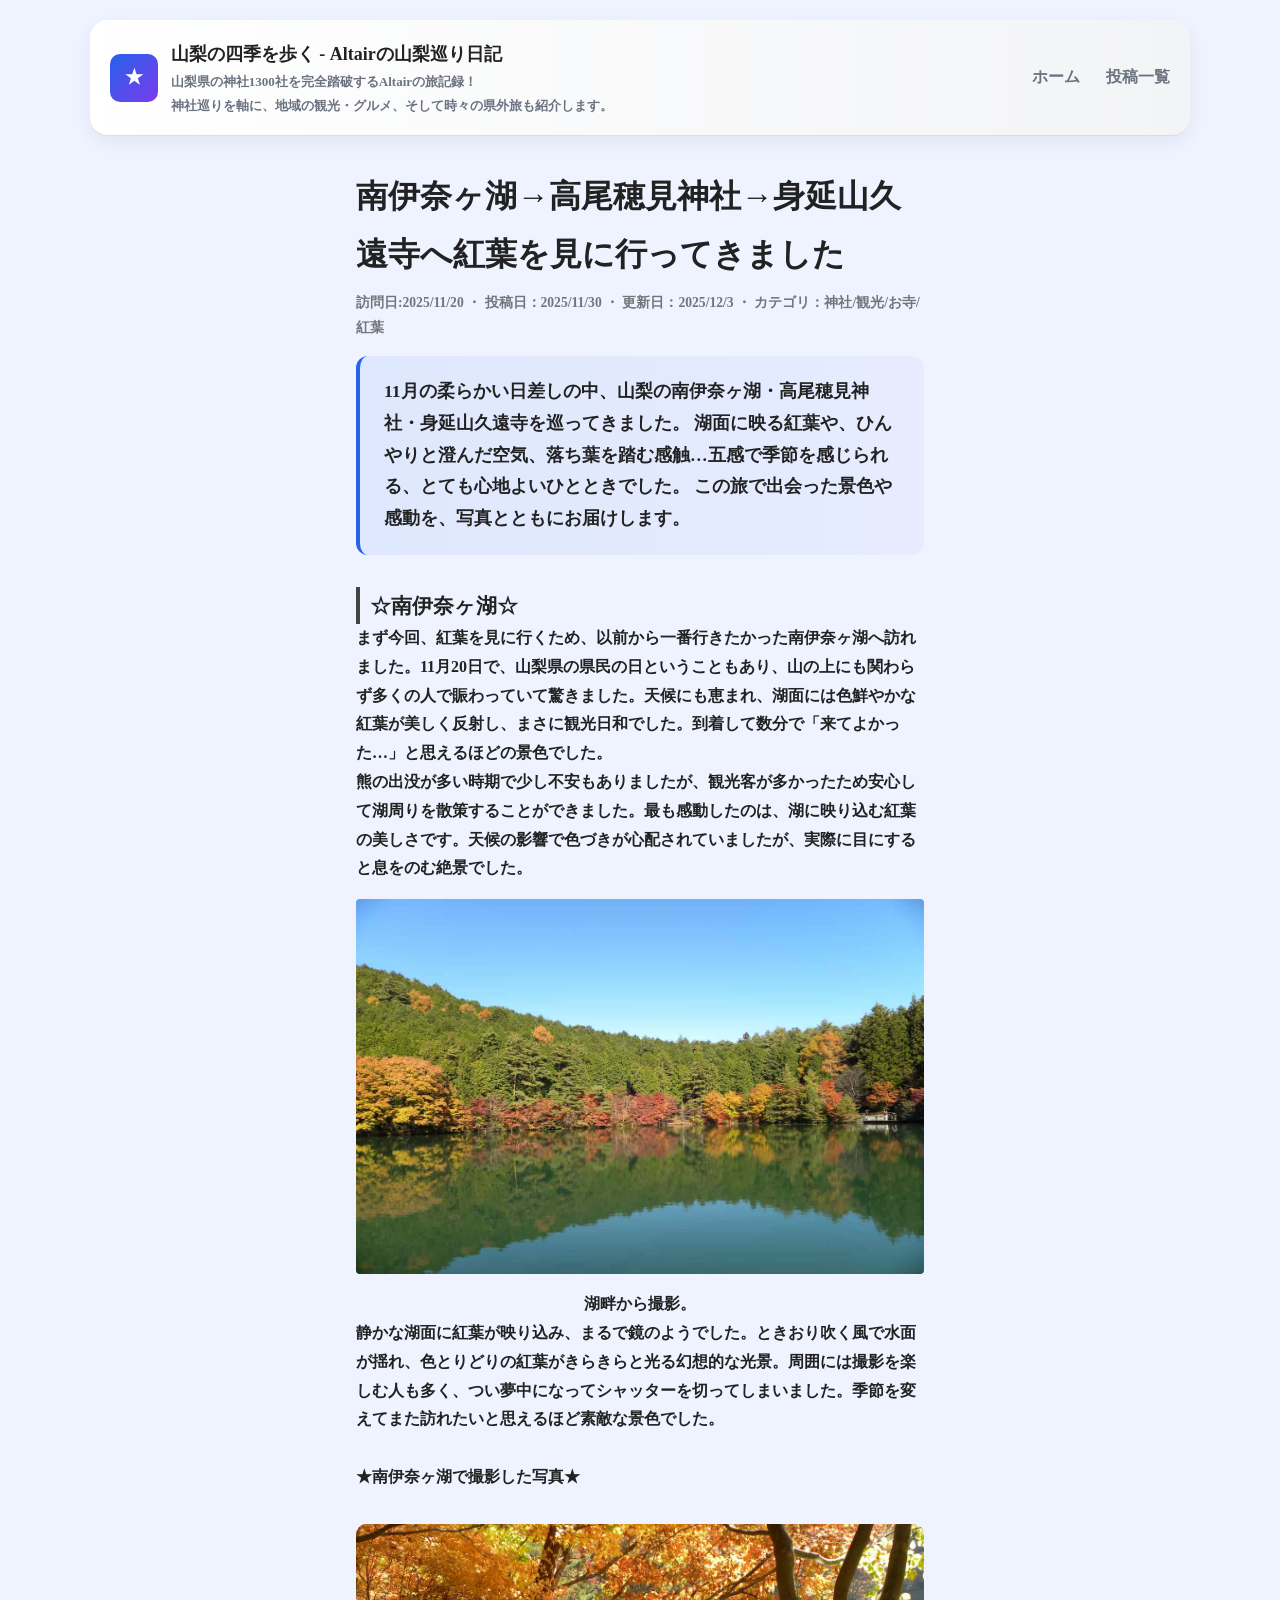
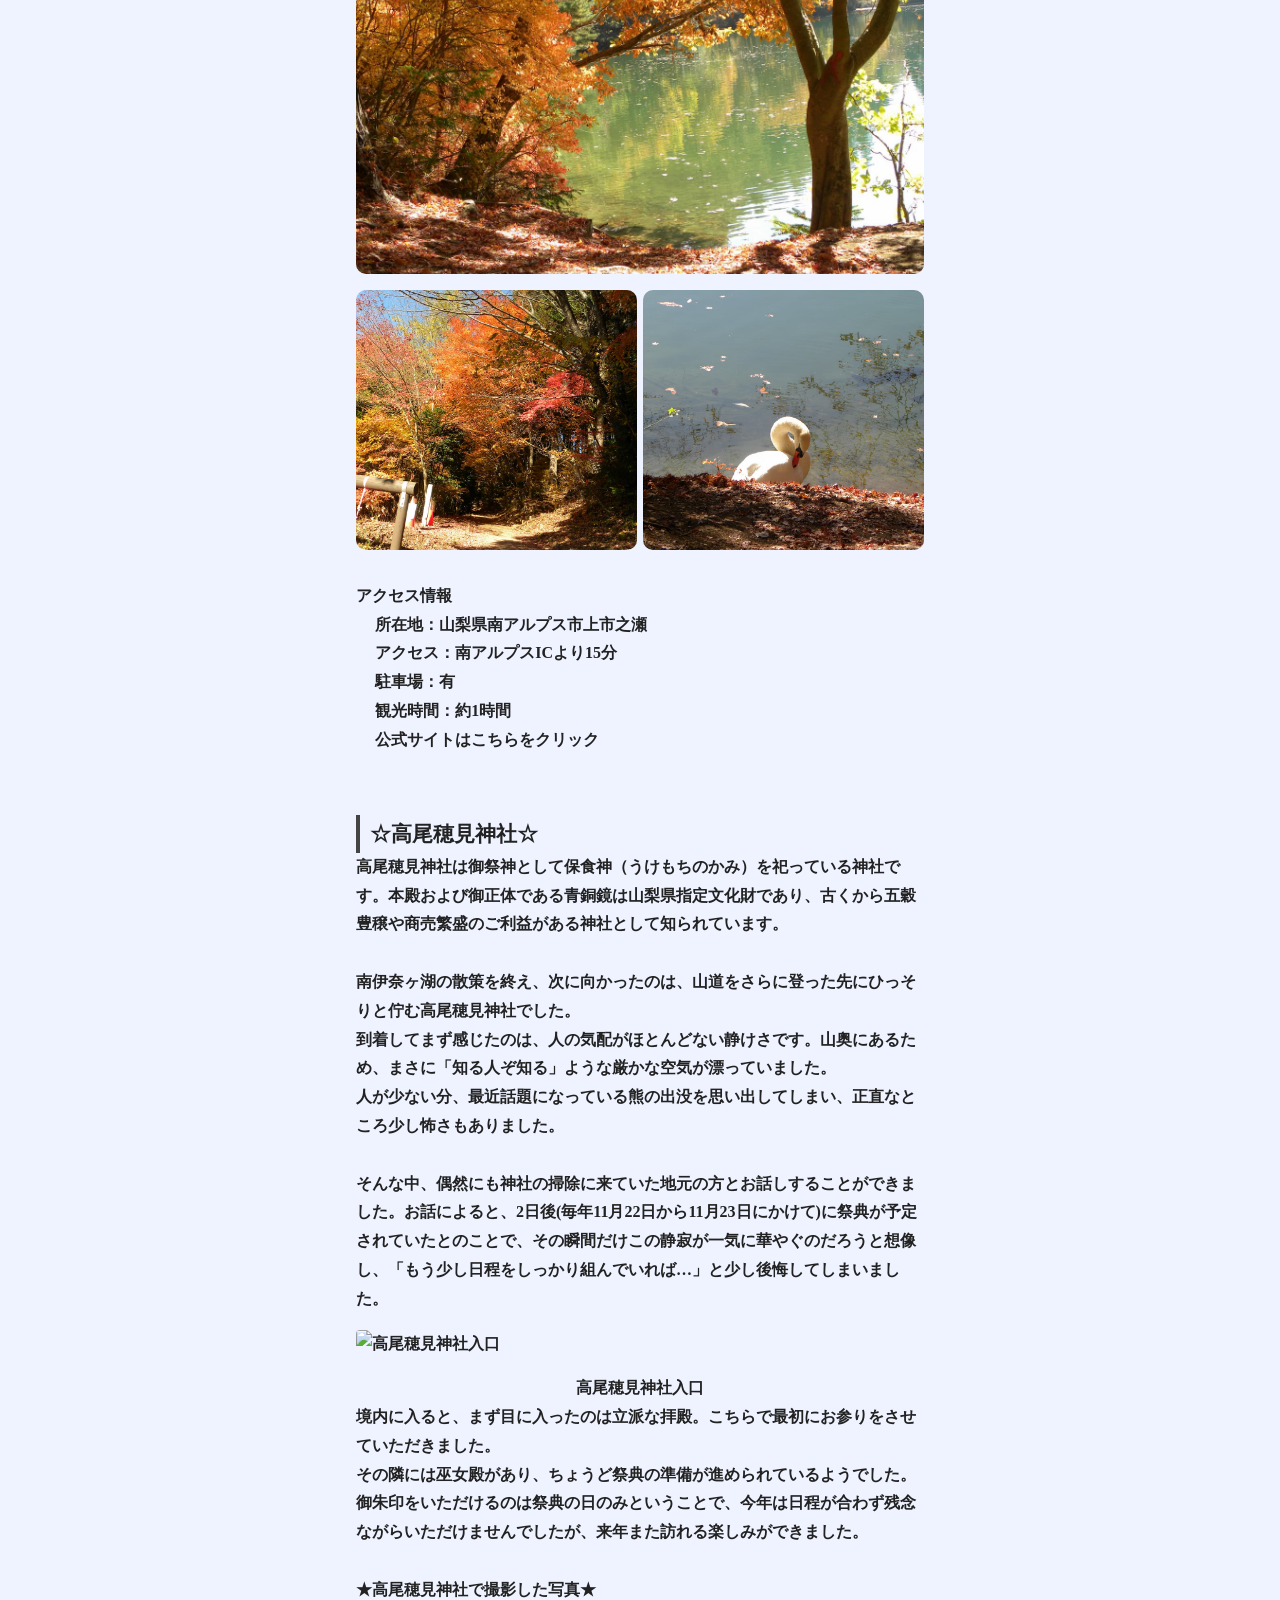
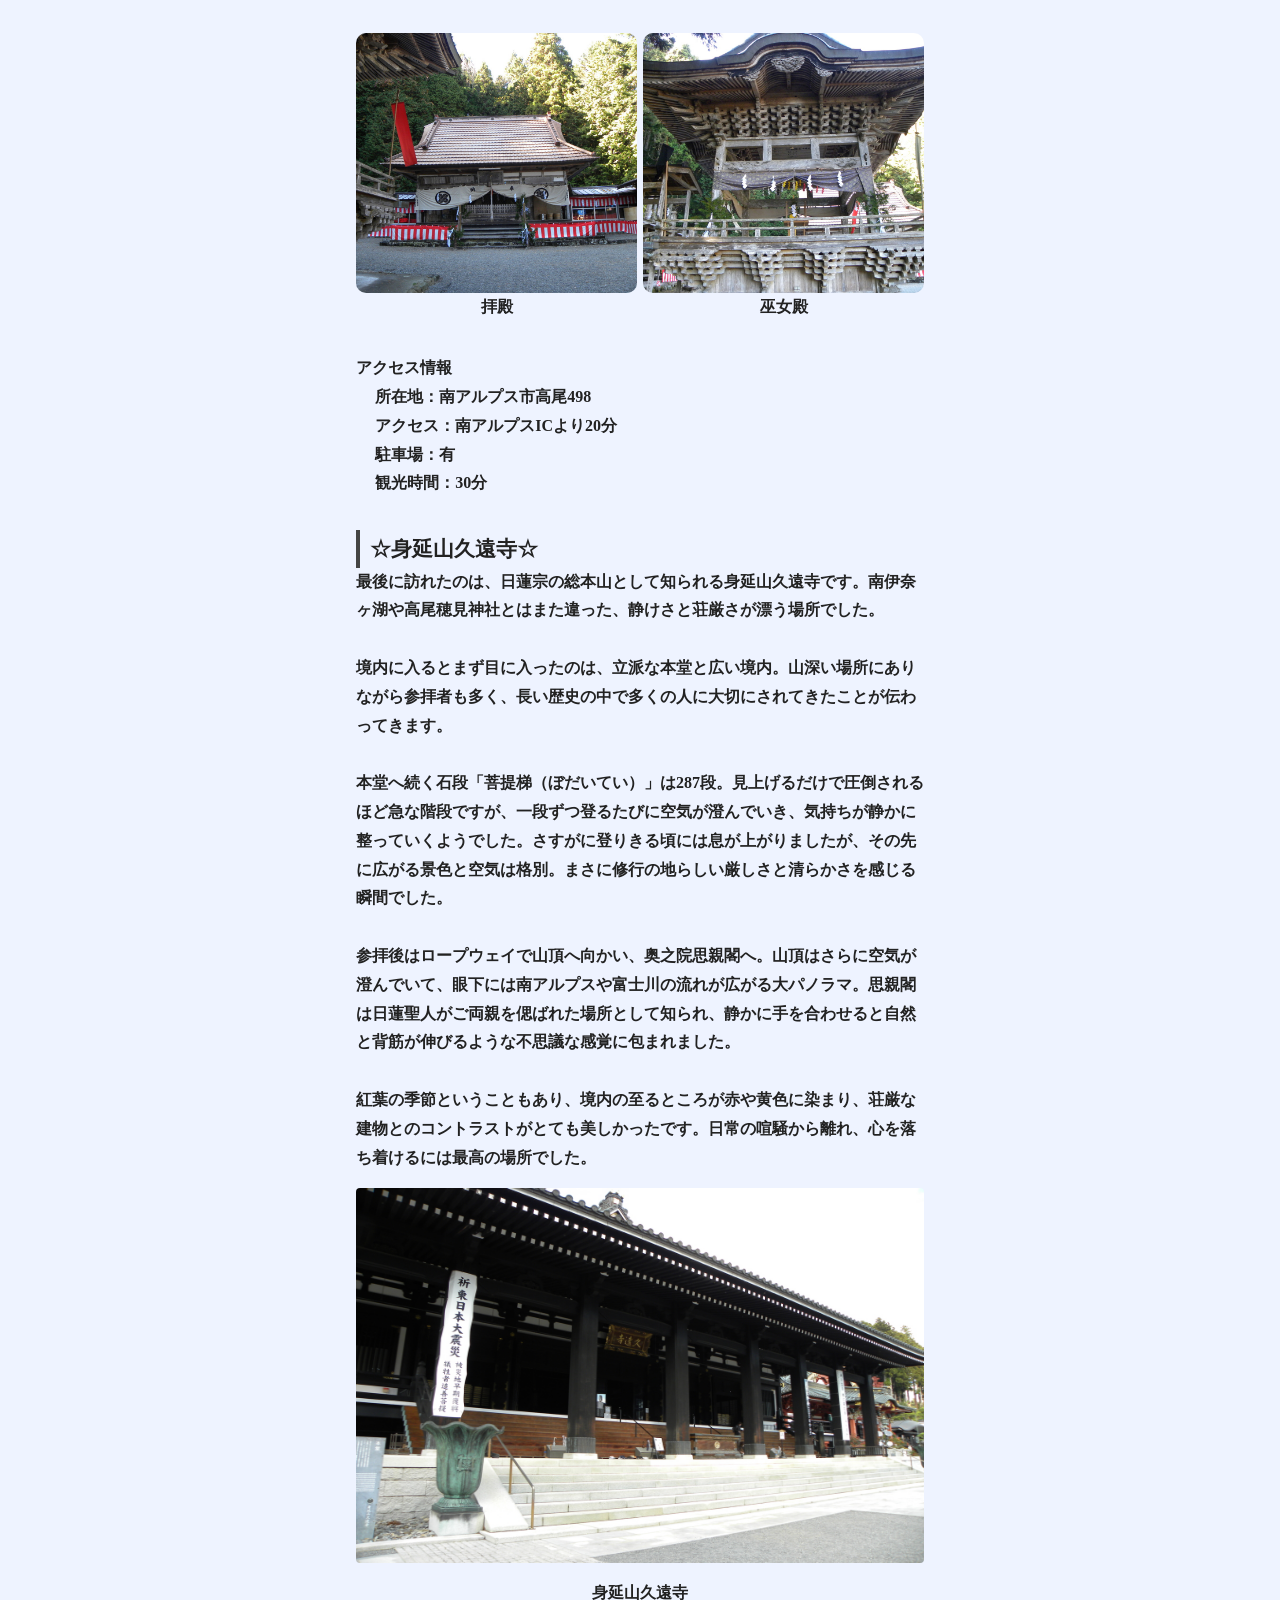
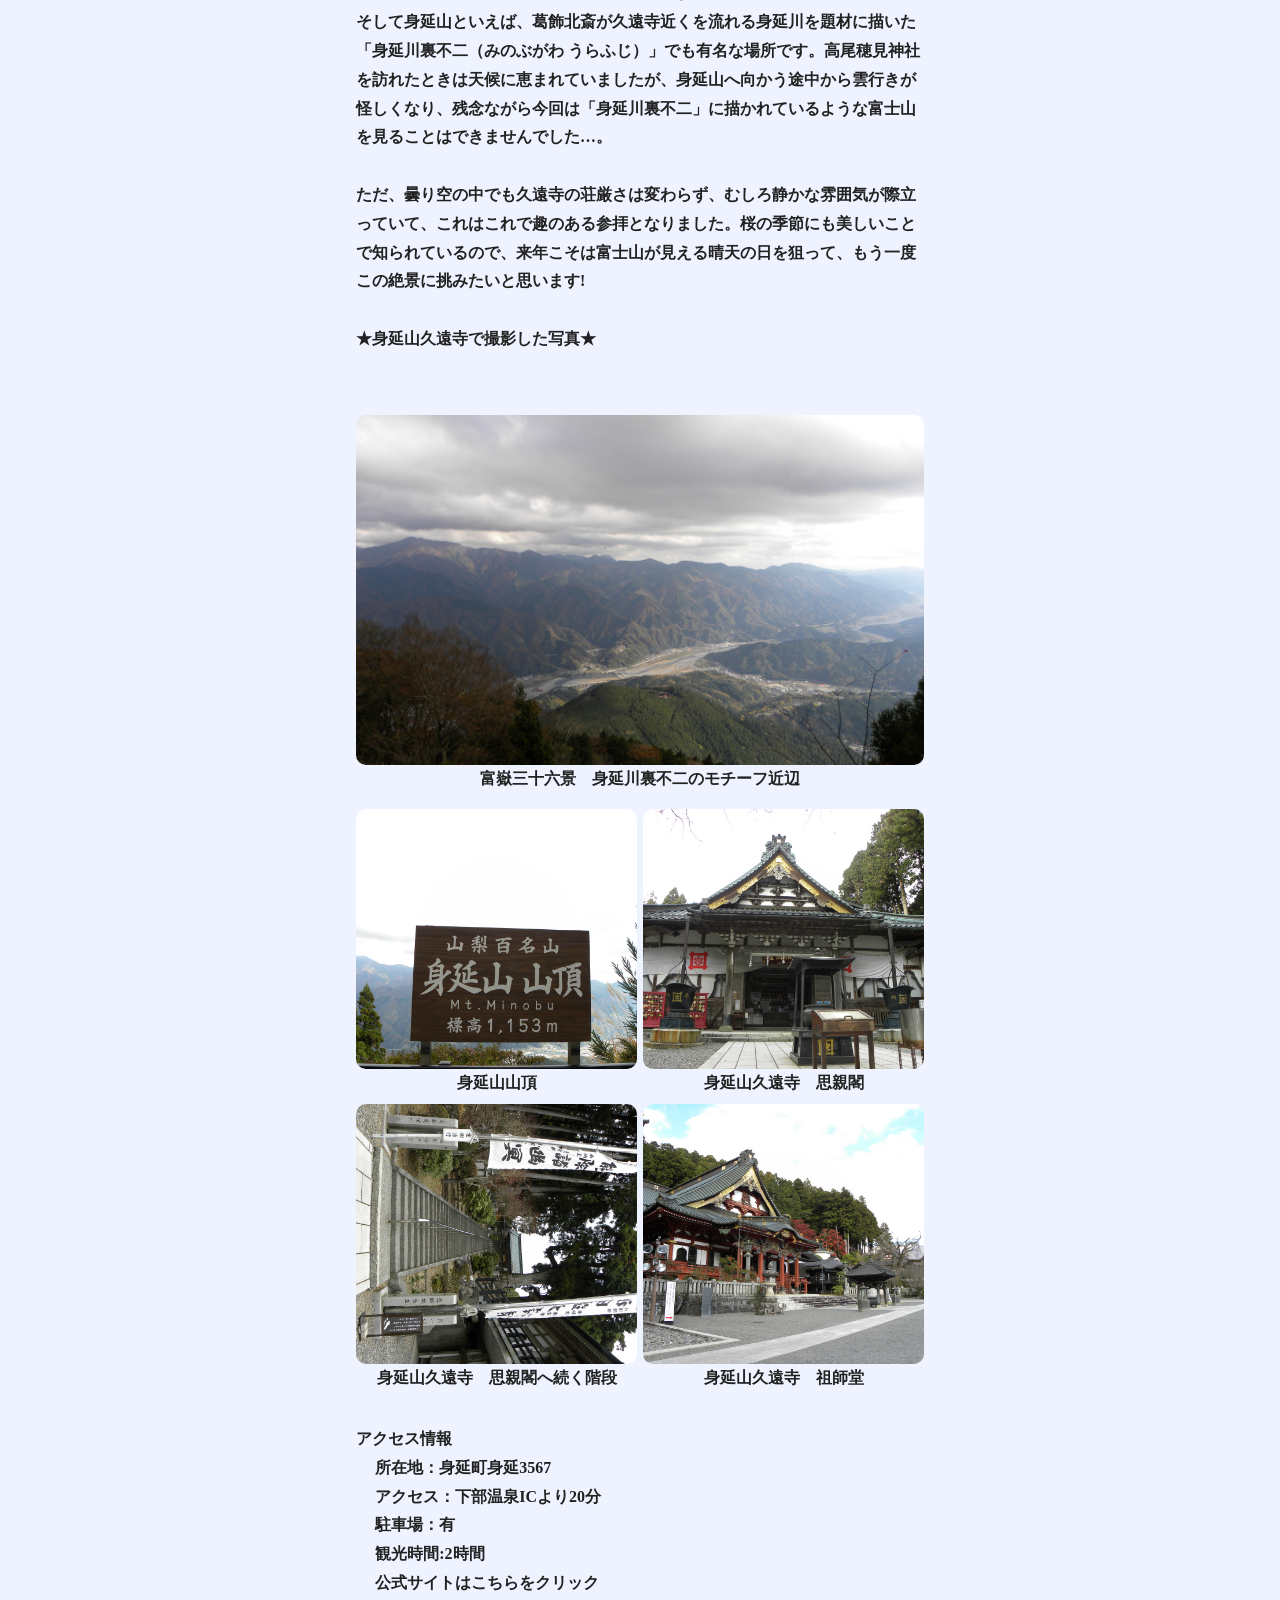
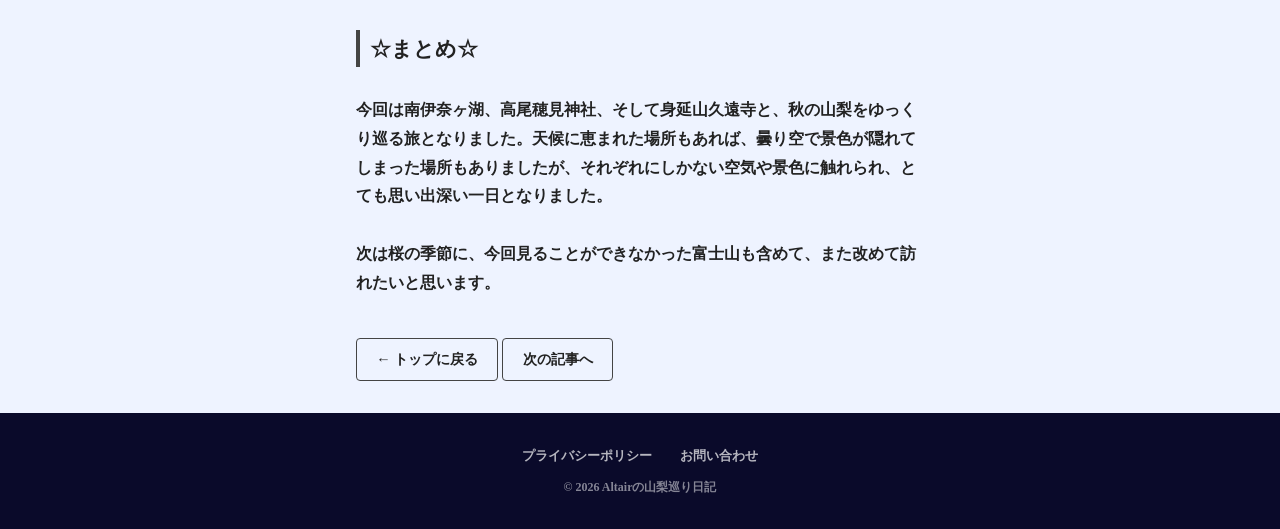
==== commit 11969429: "list.htmlでのソート機能を実装 カテゴリ検索用にカテゴリの同義語を統一 お寺のソートだけ何故かうまく機能していないから今後要修正" ====
--- a/html/inagako_homi_kuonji.html
+++ b/html/inagako_homi_kuonji.html
@@ -27,6 +27,7 @@
 
   <title>山梨の四季を歩く｜南伊奈ヶ湖・高尾穂見神社・身延山久遠寺編</title>
   <meta name="description" content="11月の山梨で南伊奈ヶ湖・高尾穂見神社・身延山久遠寺を巡り、紅葉を満喫した旅記録です。アクセスや見どころを写真付きで紹介します。">
+  <meta name="keywords" content="南伊奈ヶ湖,高尾穂見神社,身延山久遠寺,山梨,観光,神社,お寺">
   <link rel="stylesheet" href="../css/destyle.css">
 
   <link rel="stylesheet" href="../css/inagako_homi_kuonji.css">
@@ -77,7 +78,7 @@
     "name": "山梨の四季を歩く - Altairの山梨巡り日記"
   },
   "description": "11月の山梨で南伊奈ヶ湖・高尾穂見神社・身延山久遠寺を巡り紅葉を満喫した旅記録。アクセス、見どころ、写真付きで詳しく紹介します。",
-  "keywords": "南伊奈ヶ湖, 高尾穂見神社, 身延山久遠寺, 山梨, 紅葉, 観光"
+  "keywords": "南伊奈ヶ湖,高尾穂見神社,身延山久遠寺,山梨,観光,神社,お寺"
 }
 </script>
 
@@ -89,7 +90,7 @@
         <h1>南伊奈ヶ湖→高尾穂見神社→身延山久遠寺へ紅葉を見に行ってきました</h1>
 
 
-        <div class="meta">訪問日:2025/11/20 ・ 投稿日：2025/11/30 ・ 更新日：2025/12/3 ・ カテゴリ：神社 / 観光 / お寺 / 紅葉</div>
+        <div class="meta">訪問日:2025/11/20 ・ 投稿日：2025/11/30 ・ 更新日：2025/12/3 ・ カテゴリ：神社/観光/お寺/紅葉</div>
 
         <!-- <img src="../pic/sample.jpg" alt="記事カバー画像" class="post-cover"> -->
 
